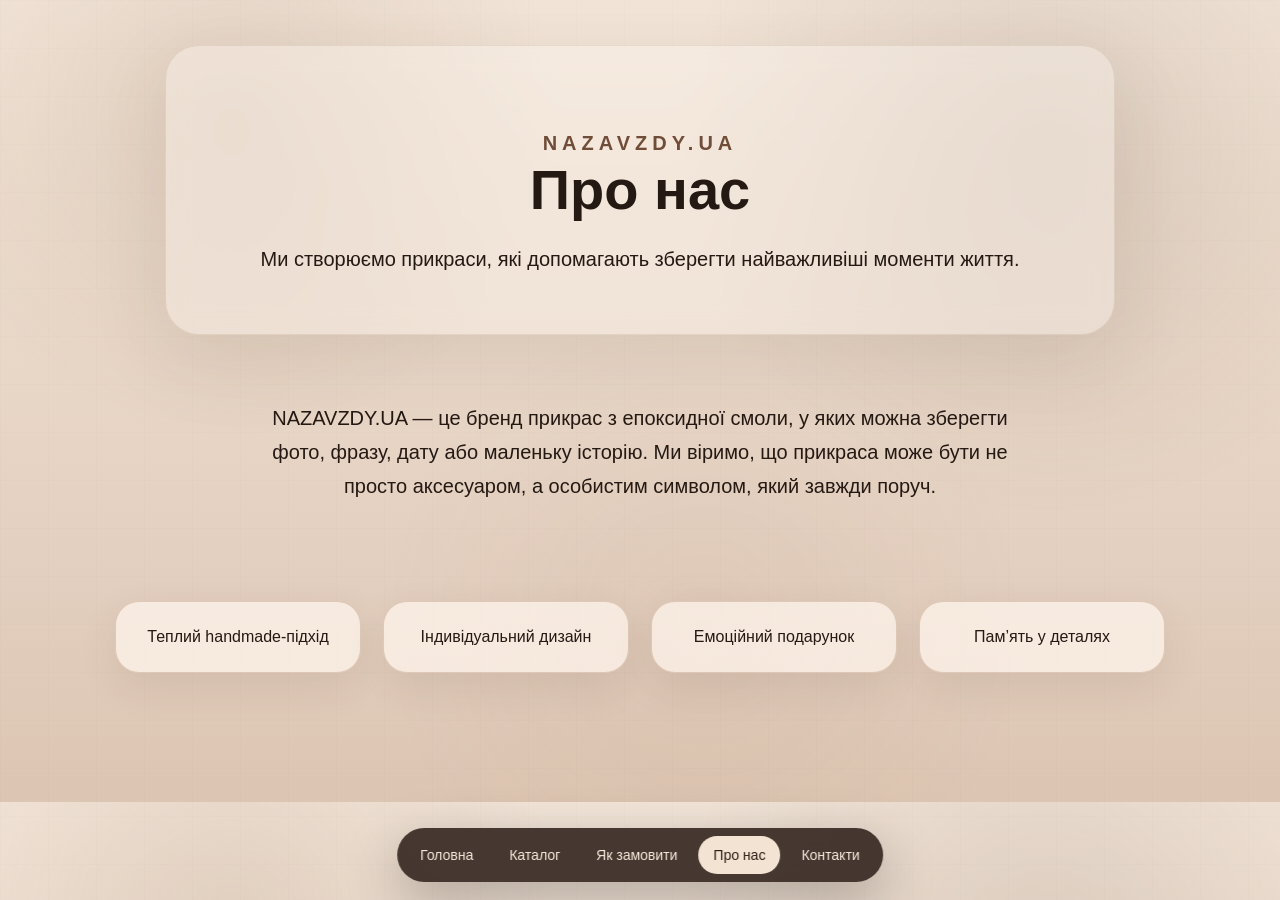
==== about.html @ 91086c23 "Add files via upload" ====
<!DOCTYPE html>
<html lang="uk">
<head>
  <meta charset="UTF-8" />
  <meta name="viewport" content="width=device-width, initial-scale=1.0" />
  <title>NAZAVZDY.UA — Про нас</title>
  <link rel="stylesheet" href="style.css" />
</head>
<body>

<nav class="floating-nav">
  <a href="index.html">Головна</a>
  <a href="catalog.html">Каталог</a>
  <a href="how.html">Як замовити</a>
  <a href="about.html" class="active">Про нас</a>
  <a href="contacts.html">Контакти</a>
</nav>

<section class="page-hero">
  <p class="brand-small">NAZAVZDY.UA</p>
  <h1>Про нас</h1>
  <p>Ми створюємо прикраси, які допомагають зберегти найважливіші моменти життя.</p>
</section>

<section class="section">
  <p class="wide-text">
    NAZAVZDY.UA — це бренд прикрас з епоксидної смоли, у яких можна зберегти фото,
    фразу, дату або маленьку історію. Ми віримо, що прикраса може бути не просто аксесуаром,
    а особистим символом, який завжди поруч.
  </p>
</section>

<section class="section benefits">
  <div class="benefits-grid">
    <div>Теплий handmade-підхід</div>
    <div>Індивідуальний дизайн</div>
    <div>Емоційний подарунок</div>
    <div>Пам’ять у деталях</div>
  </div>
</section>

</body>
</html>
---- style.css ----
* {
  box-sizing: border-box;
}

html {
  scroll-behavior: smooth;
}

body {
  margin: 0;
  font-family: Arial, sans-serif;
  background:
    radial-gradient(circle at 18% 14%, rgba(138, 101, 74, 0.14), transparent 26%),
    radial-gradient(circle at 82% 18%, rgba(84, 58, 43, 0.12), transparent 30%),
    radial-gradient(circle at 55% 78%, rgba(170, 132, 106, 0.08), transparent 34%),
    linear-gradient(180deg, #f2e5d8 0%, #ead9ca 38%, #e3cfbf 72%, #dcc5b2 100%);
  color: #241913;
  overflow-x: hidden;
  padding-bottom: 95px;
}

body::before {
  content: "";
  position: fixed;
  inset: 0;
  pointer-events: none;
  background-image:
    linear-gradient(rgba(94,58,39,0.022) 1px, transparent 1px),
    linear-gradient(90deg, rgba(94,58,39,0.022) 1px, transparent 1px);
  background-size: 48px 48px;
  opacity: .45;
  z-index: -1;
}

.floating-nav {
  position: fixed;
  left: 50%;
  bottom: 18px;
  transform: translateX(-50%);
  z-index: 2000;
  display: flex;
  gap: 6px;
  padding: 8px;
  border-radius: 999px;
  background: rgba(43, 29, 23, 0.86);
  backdrop-filter: blur(14px);
  box-shadow: 0 18px 55px rgba(0,0,0,0.28);
}

.floating-nav a {
  color: #f8eadb;
  text-decoration: none;
  font-size: 14px;
  padding: 11px 15px;
  border-radius: 999px;
  transition: 0.25s;
  white-space: nowrap;
}

.floating-nav a:hover,
.floating-nav a.active {
  background: #f3e3d2;
  color: #2b1d17;
}

.hero {
  min-height: 92vh;
  display: flex;
  align-items: center;
  justify-content: center;
  text-align: center;
  padding: 45px 20px;
  position: relative;
}

.bg-orb {
  position: absolute;
  border-radius: 50%;
  filter: blur(70px);
  animation: floatGlow 7s ease-in-out infinite;
}

.orb-one {
  width: 420px;
  height: 420px;
  background: rgba(122, 84, 60, 0.16);
  top: 8%;
  left: 5%;
}

.orb-two {
  width: 360px;
  height: 360px;
  background: rgba(74, 45, 31, 0.12);
  bottom: 8%;
  right: 6%;
  animation-direction: reverse;
}

.hero-content,
.page-hero,
.contact-card {
  background: rgba(255, 248, 242, 0.34);
  border: 1px solid rgba(120, 89, 65, 0.12);
  box-shadow: 0 25px 80px rgba(70, 46, 33, 0.10);
  backdrop-filter: blur(12px);
  border-radius: 34px;
}

.hero-content {
  position: relative;
  z-index: 2;
  max-width: 790px;
  padding: 42px 34px;
  animation: fadeUp 1s ease;
}

.brand-mark {
  width: 132px;
  height: 132px;
  margin: 0 auto 22px;
  background: #111;
  color: white;
  border-radius: 30px;
  display: flex;
  align-items: center;
  justify-content: center;
  font-size: 82px;
  font-weight: 900;
  box-shadow: 0 22px 60px rgba(43, 29, 23, 0.22);
  animation: softPulse 3.2s ease-in-out infinite;
}

.brand-small {
  letter-spacing: 5px;
  font-size: 15px;
  font-weight: 700;
  margin: 0 0 18px;
  color: #6f4d38;
}

.hero h1,
.page-hero h1 {
  font-size: 56px;
  line-height: 1.08;
  margin: 0;
}

.hero-text,
.page-hero p,
.wide-text {
  font-size: 20px;
  line-height: 1.7;
  max-width: 760px;
  margin: 22px auto 0;
}

.hero-actions {
  margin-top: 32px;
  display: flex;
  justify-content: center;
  gap: 14px;
  flex-wrap: wrap;
}

.btn,
.card button,
#submitBtn {
  background: #2b1d17;
  color: #fff;
  border: none;
  padding: 14px 30px;
  border-radius: 16px;
  text-decoration: none;
  cursor: pointer;
  transition: 0.25s;
  font-size: 16px;
}

.btn:hover,
.card button:hover,
#submitBtn:hover {
  background: #6b4a35;
  transform: translateY(-2px);
}

.btn-light {
  background: transparent;
  color: #2b1d17;
  border: 1px solid #6b4a35;
}

.btn-light:hover {
  color: white;
}

.section {
  max-width: 1100px;
  margin: 0 auto;
  padding: 34px 25px;
  text-align: center;
}

.page-hero {
  max-width: 950px;
  margin: 45px auto 10px;
  padding: 58px 30px;
  text-align: center;
  animation: fadeUp 0.8s ease;
}

h2 {
  font-size: 34px;
  margin-bottom: 20px;
}

.steps-grid,
.benefits-grid {
  display: grid;
  grid-template-columns: repeat(auto-fit, minmax(230px, 1fr));
  gap: 22px;
  margin-top: 30px;
}

.steps-grid div,
.benefits-grid div,
.info-box {
  background: rgba(255, 246, 238, 0.72);
  border: 1px solid rgba(178, 139, 108, 0.35);
  border-radius: 24px;
  padding: 26px;
  box-shadow: 0 14px 40px rgba(70, 46, 33, 0.09);
  transition: 0.3s;
}

.steps-grid div:hover,
.benefits-grid div:hover,
.info-box:hover {
  transform: translateY(-5px);
  box-shadow: 0 20px 50px rgba(70, 46, 33, 0.14);
}

.steps-grid span {
  display: inline-block;
  font-size: 14px;
  color: #fff;
  background: #2b1d17;
  padding: 8px 12px;
  border-radius: 50px;
  margin-bottom: 12px;
}

.products-grid {
  display: grid;
  grid-template-columns: repeat(auto-fit, minmax(260px, 1fr));
  gap: 28px;
}

.card {
  background: #f5e6d8;
  border-radius: 26px;
  overflow: hidden;
  box-shadow: 0 14px 40px rgba(70, 46, 33, 0.12);
  transition: 0.3s;
  text-align: left;
}

.card:hover {
  transform: translateY(-8px);
  box-shadow: 0 22px 55px rgba(70, 46, 33, 0.18);
}

.card img {
  width: 100%;
  height: 330px;
  object-fit: cover;
  display: block;
  transition: 0.35s;
}

.card:hover img {
  transform: scale(1.04);
}

.card h3 {
  font-size: 22px;
  color: #2d1e18;
  padding: 24px 24px 5px;
  margin: 0;
}

.card p {
  font-size: 18px;
  color: #5f4637;
  padding: 0 24px;
}

.card button {
  margin: 10px 24px 26px;
}

.info-box {
  max-width: 560px;
  margin: 28px auto 0;
}

.custom-order {
  padding-top: 8px;
}

.custom-order-box {
  max-width: 820px;
  margin: 0 auto;
  padding: 38px;
  border-radius: 30px;
  background: rgba(255, 248, 242, 0.56);
  border: 1px solid rgba(120, 89, 65, 0.12);
  box-shadow: 0 18px 45px rgba(70, 46, 33, 0.08);
}

.custom-order-box h2 {
  margin-top: 0;
}

.custom-order-box p {
  font-size: 19px;
  line-height: 1.8;
  margin-bottom: 28px;
  color: #4d3a2f;
}

.popup {
  display: none;
  position: fixed;
  inset: 0;
  background: rgba(0,0,0,0.68);
  z-index: 3000;
  padding: 20px;
  overflow-y: auto;
}

.popup-content {
  background: #f5e6d8;
  max-width: 530px;
  margin: 25px auto;
  padding: 28px;
  border-radius: 26px;
  position: relative;
  animation: scaleIn 0.25s ease;
}

.close {
  position: absolute;
  top: 14px;
  right: 22px;
  font-size: 34px;
  cursor: pointer;
}

.popup-image {
  width: 100%;
  height: 285px;
  object-fit: cover;
  border-radius: 20px;
  margin-bottom: 20px;
}

input,
textarea,
select {
  width: 100%;
  padding: 15px;
  margin-bottom: 13px;
  border: 1px solid rgba(178, 139, 108, 0.65);
  border-radius: 13px;
  font-size: 16px;
  background: #fffaf4;
}

textarea {
  min-height: 95px;
  resize: vertical;
}

.form-label {
  display: block;
  margin-bottom: 8px;
  font-weight: bold;
}

.total-price {
  background: #2b1d17;
  color: white;
  padding: 15px;
  border-radius: 14px;
  text-align: center;
  font-weight: bold;
}

#successMessage {
  color: #24572c;
  font-weight: bold;
  text-align: center;
}

footer {
  text-align: center;
  background: #2b1d17;
  color: white;
  padding: 48px 20px;
  margin-top: 10px;
}

.instagram-footer {
  display: inline-flex;
  align-items: center;
  gap: 12px;
  color: white;
  text-decoration: none;
  border: 1px solid rgba(255,255,255,0.35);
  padding: 13px 20px;
  border-radius: 50px;
  transition: 0.3s;
}

.instagram-footer.dark {
  background: #2b1d17;
}

.instagram-footer img,
.sticky-instagram img {
  width: 35px;
  height: 35px;
}

.sticky-instagram {
  position: fixed;
  right: 18px;
  bottom: 95px;
  z-index: 1999;
  background: #fffaf4;
  border-radius: 50%;
  padding: 10px;
  box-shadow: 0 10px 30px rgba(0,0,0,0.18);
  transition: 0.3s;
}

.sticky-instagram:hover {
  transform: scale(1.08);
}

@keyframes fadeUp {
  from { opacity: 0; transform: translateY(28px); }
  to { opacity: 1; transform: translateY(0); }
}

@keyframes scaleIn {
  from { opacity: 0; transform: scale(0.94); }
  to { opacity: 1; transform: scale(1); }
}

@keyframes softPulse {
  0%, 100% { transform: scale(1); }
  50% { transform: scale(1.04); }
}

@keyframes floatGlow {
  0%, 100% { transform: translateY(0); }
  50% { transform: translateY(-24px); }
}

@media (max-width: 700px) {
  .floating-nav {
    width: calc(100% - 24px);
    overflow-x: auto;
    justify-content: flex-start;
  }

  .floating-nav a {
    font-size: 13px;
    padding: 10px 13px;
  }

  .hero h1,
  .page-hero h1 {
    font-size: 36px;
  }

  .brand-mark {
    width: 105px;
    height: 105px;
    font-size: 66px;
  }

  .hero-content,
  .page-hero {
    padding: 34px 22px;
  }

  .section {
    padding: 28px 18px;
  }

  .card img {
    height: 300px;
  }
}
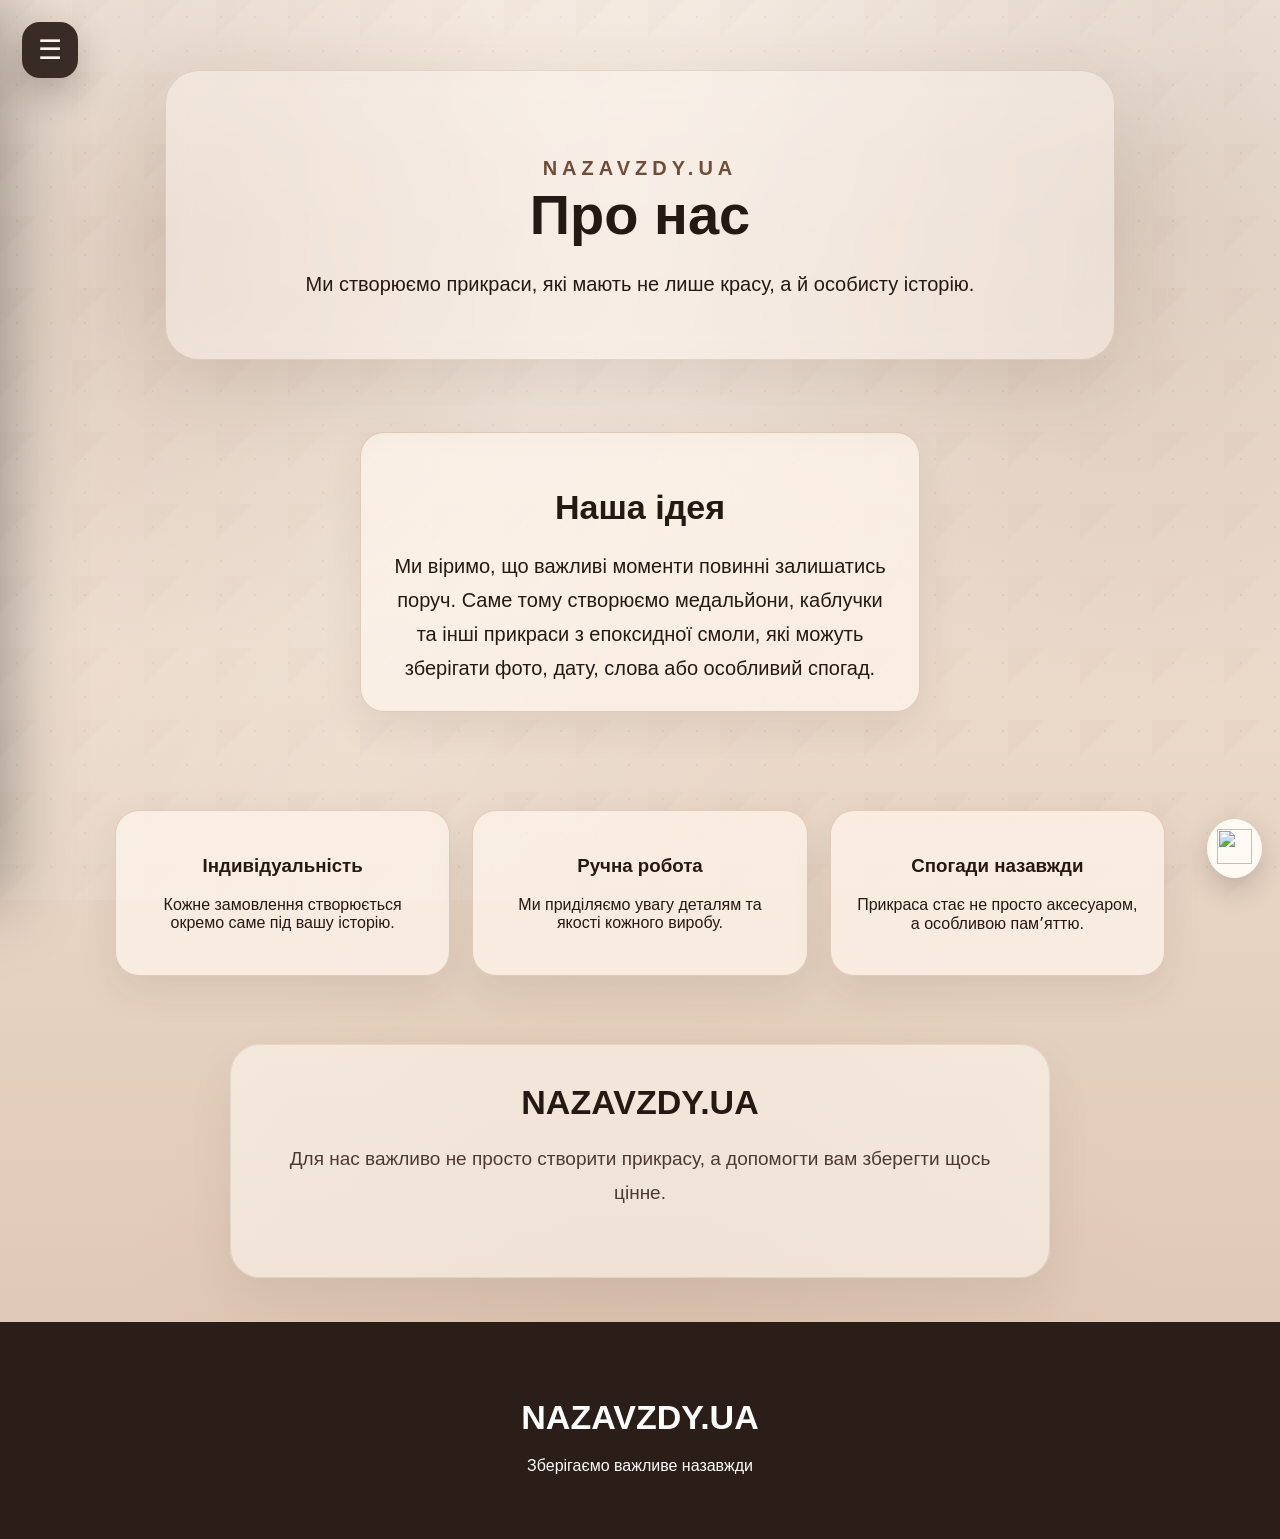
==== commit c9224c79: "Update about.html" ====
--- a/about.html
+++ b/about.html
@@ -1,14 +1,21 @@
 <!DOCTYPE html>
 <html lang="uk">
 <head>
-  <meta charset="UTF-8" />
-  <meta name="viewport" content="width=device-width, initial-scale=1.0" />
-  <title>NAZAVZDY.UA — Про нас</title>
-  <link rel="stylesheet" href="style.css" />
+  <meta charset="UTF-8">
+  <meta name="viewport" content="width=device-width, initial-scale=1.0">
+  <title>Про нас | NAZAVZDY.UA</title>
+  <link rel="stylesheet" href="style.css">
 </head>
 <body>
 
-<nav class="floating-nav">
+<button class="menu-btn" onclick="toggleMenu()">☰</button>
+
+<div class="menu-overlay" id="menuOverlay" onclick="closeMenu()"></div>
+
+<nav class="side-menu" id="sideMenu">
+  <button class="menu-close" onclick="closeMenu()">×</button>
+  <p class="menu-brand">NAZAVZDY.UA</p>
+
   <a href="index.html">Головна</a>
   <a href="catalog.html">Каталог</a>
   <a href="how.html">Як замовити</a>
@@ -16,28 +23,91 @@
   <a href="contacts.html">Контакти</a>
 </nav>
 
+<a href="https://www.instagram.com/nazavzdy.ua?igsh=MTdod3Fsb2txaDExZA%3D%3D&utm_source=qr"
+target="_blank"
+class="sticky-instagram">
+<img src="https://upload.wikimedia.org/wikipedia/commons/a/a5/Instagram_icon.png">
+</a>
+
 <section class="page-hero">
   <p class="brand-small">NAZAVZDY.UA</p>
   <h1>Про нас</h1>
-  <p>Ми створюємо прикраси, які допомагають зберегти найважливіші моменти життя.</p>
+
+  <p>
+    Ми створюємо прикраси, які мають не лише красу,
+    а й особисту історію.
+  </p>
 </section>
 
 <section class="section">
-  <p class="wide-text">
-    NAZAVZDY.UA — це бренд прикрас з епоксидної смоли, у яких можна зберегти фото,
-    фразу, дату або маленьку історію. Ми віримо, що прикраса може бути не просто аксесуаром,
-    а особистим символом, який завжди поруч.
-  </p>
+
+  <div class="info-box">
+
+    <h2>Наша ідея</h2>
+
+    <p class="wide-text">
+      Ми віримо, що важливі моменти повинні залишатись поруч.
+      Саме тому створюємо медальйони, каблучки та інші прикраси
+      з епоксидної смоли, які можуть зберігати фото, дату,
+      слова або особливий спогад.
+    </p>
+
+  </div>
+
 </section>
 
-<section class="section benefits">
+<section class="section">
+
   <div class="benefits-grid">
-    <div>Теплий handmade-підхід</div>
-    <div>Індивідуальний дизайн</div>
-    <div>Емоційний подарунок</div>
-    <div>Пам’ять у деталях</div>
+
+    <div>
+      <h3>Індивідуальність</h3>
+      <p>
+        Кожне замовлення створюється окремо
+        саме під вашу історію.
+      </p>
+    </div>
+
+    <div>
+      <h3>Ручна робота</h3>
+      <p>
+        Ми приділяємо увагу деталям
+        та якості кожного виробу.
+      </p>
+    </div>
+
+    <div>
+      <h3>Спогади назавжди</h3>
+      <p>
+        Прикраса стає не просто аксесуаром,
+        а особливою памʼяттю.
+      </p>
+    </div>
+
   </div>
+
 </section>
 
+<section class="section">
+
+  <div class="custom-order-box">
+
+    <h2>NAZAVZDY.UA</h2>
+
+    <p>
+      Для нас важливо не просто створити прикрасу,
+      а допомогти вам зберегти щось цінне.
+    </p>
+
+  </div>
+
+</section>
+
+<footer>
+  <h2>NAZAVZDY.UA</h2>
+  <p>Зберігаємо важливе назавжди</p>
+</footer>
+
+<script src="script.js"></script>
 </body>
-</html>+</html>
--- a/style.css
+++ b/style.css
@@ -9,14 +9,14 @@
 body {
   margin: 0;
   font-family: Arial, sans-serif;
-  background:
-    radial-gradient(circle at 18% 14%, rgba(138, 101, 74, 0.14), transparent 26%),
-    radial-gradient(circle at 82% 18%, rgba(84, 58, 43, 0.12), transparent 30%),
-    radial-gradient(circle at 55% 78%, rgba(170, 132, 106, 0.08), transparent 34%),
-    linear-gradient(180deg, #f2e5d8 0%, #ead9ca 38%, #e3cfbf 72%, #dcc5b2 100%);
   color: #241913;
   overflow-x: hidden;
-  padding-bottom: 95px;
+
+  background:
+    radial-gradient(circle at 12% 16%, rgba(116, 76, 52, 0.16), transparent 24%),
+    radial-gradient(circle at 88% 14%, rgba(82, 51, 35, 0.12), transparent 28%),
+    radial-gradient(circle at 50% 90%, rgba(143, 103, 75, 0.10), transparent 35%),
+    linear-gradient(180deg, #f3e7dc 0%, #ead8c8 48%, #dcc4b0 100%);
 }
 
 body::before {
@@ -24,59 +24,169 @@
   position: fixed;
   inset: 0;
   pointer-events: none;
+  z-index: -2;
+
   background-image:
-    linear-gradient(rgba(94,58,39,0.022) 1px, transparent 1px),
-    linear-gradient(90deg, rgba(94,58,39,0.022) 1px, transparent 1px);
-  background-size: 48px 48px;
-  opacity: .45;
+    radial-gradient(rgba(70, 43, 29, 0.075) 1px, transparent 1px),
+    linear-gradient(135deg, rgba(70, 43, 29, 0.025) 25%, transparent 25%);
+  background-size: 34px 34px, 72px 72px;
+  opacity: 0.65;
+}
+
+body::after {
+  content: "";
+  position: fixed;
+  inset: 0;
+  pointer-events: none;
   z-index: -1;
-}
-
-.floating-nav {
+  background:
+    linear-gradient(120deg, transparent 0%, rgba(255,255,255,0.16) 45%, transparent 72%);
+}
+
+/* MENU */
+
+.menu-btn {
   position: fixed;
-  left: 50%;
-  bottom: 18px;
-  transform: translateX(-50%);
-  z-index: 2000;
+  top: 22px;
+  left: 22px;
+  z-index: 3001;
+
+  width: 56px;
+  height: 56px;
+
+  border: none;
+  border-radius: 18px;
+
+  background: rgba(43, 29, 23, 0.92);
+  color: #fff7ef;
+
+  font-size: 27px;
+  cursor: pointer;
+
+  box-shadow: 0 15px 35px rgba(43, 29, 23, 0.25);
+  transition: 0.3s ease;
+}
+
+.menu-btn:hover {
+  transform: scale(1.06);
+  background: #6b4a35;
+}
+
+.menu-overlay {
+  position: fixed;
+  inset: 0;
+  z-index: 2999;
+
+  background: rgba(0, 0, 0, 0.34);
+  opacity: 0;
+  pointer-events: none;
+
+  transition: 0.3s ease;
+}
+
+.menu-overlay.active {
+  opacity: 1;
+  pointer-events: auto;
+}
+
+.side-menu {
+  position: fixed;
+  top: 0;
+  left: -330px;
+
+  width: 310px;
+  height: 100vh;
+
+  z-index: 3000;
+
+  padding: 34px 26px;
+
+  background:
+    linear-gradient(180deg, rgba(50, 33, 25, 0.98), rgba(86, 58, 42, 0.96));
+
+  box-shadow: 25px 0 70px rgba(0,0,0,0.35);
+  transition: 0.4s ease;
+
   display: flex;
-  gap: 6px;
-  padding: 8px;
-  border-radius: 999px;
-  background: rgba(43, 29, 23, 0.86);
-  backdrop-filter: blur(14px);
-  box-shadow: 0 18px 55px rgba(0,0,0,0.28);
-}
-
-.floating-nav a {
+  flex-direction: column;
+  gap: 12px;
+}
+
+.side-menu.active {
+  left: 0;
+}
+
+.menu-close {
+  align-self: flex-end;
+
+  width: 42px;
+  height: 42px;
+
+  border: none;
+  border-radius: 14px;
+
+  background: rgba(255,255,255,0.12);
+  color: white;
+
+  font-size: 28px;
+  cursor: pointer;
+}
+
+.menu-brand {
   color: #f8eadb;
+  font-size: 15px;
+  letter-spacing: 4px;
+  font-weight: bold;
+  margin: 28px 0 18px;
+}
+
+.side-menu a {
+  color: #fff7ef;
   text-decoration: none;
-  font-size: 14px;
-  padding: 11px 15px;
-  border-radius: 999px;
-  transition: 0.25s;
-  white-space: nowrap;
-}
-
-.floating-nav a:hover,
-.floating-nav a.active {
-  background: #f3e3d2;
-  color: #2b1d17;
-}
+
+  font-size: 20px;
+  padding: 17px 18px;
+
+  border-radius: 18px;
+
+  transition: 0.25s ease;
+}
+
+.side-menu a:hover,
+.side-menu a.active {
+  background: rgba(255, 248, 242, 0.18);
+  transform: translateX(7px);
+}
+
+/* HERO */
 
 .hero {
   min-height: 92vh;
   display: flex;
   align-items: center;
   justify-content: center;
+
   text-align: center;
-  padding: 45px 20px;
+  padding: 70px 20px 45px;
   position: relative;
+}
+
+.hero::before {
+  content: "";
+  position: absolute;
+  width: 78%;
+  max-width: 920px;
+  height: 420px;
+  border-radius: 50%;
+  background: rgba(255,255,255,0.16);
+  filter: blur(60px);
+  z-index: -1;
 }
 
 .bg-orb {
   position: absolute;
   border-radius: 50%;
-  filter: blur(70px);
+  filter: blur(75px);
   animation: floatGlow 7s ease-in-out infinite;
 }
 
@@ -100,9 +210,9 @@
 .hero-content,
 .page-hero,
 .contact-card {
-  background: rgba(255, 248, 242, 0.34);
-  border: 1px solid rgba(120, 89, 65, 0.12);
-  box-shadow: 0 25px 80px rgba(70, 46, 33, 0.10);
+  background: rgba(255, 248, 242, 0.42);
+  border: 1px solid rgba(120, 89, 65, 0.16);
+  box-shadow: 0 25px 80px rgba(70, 46, 33, 0.12);
   backdrop-filter: blur(12px);
   border-radius: 34px;
 }
@@ -110,24 +220,30 @@
 .hero-content {
   position: relative;
   z-index: 2;
-  max-width: 790px;
-  padding: 42px 34px;
+  max-width: 820px;
+  padding: 45px 36px;
   animation: fadeUp 1s ease;
 }
 
 .brand-mark {
-  width: 132px;
-  height: 132px;
-  margin: 0 auto 22px;
+  width: 138px;
+  height: 138px;
+
+  margin: 0 auto 24px;
+
   background: #111;
   color: white;
-  border-radius: 30px;
+
+  border-radius: 32px;
+
   display: flex;
   align-items: center;
   justify-content: center;
-  font-size: 82px;
+
+  font-size: 86px;
   font-weight: 900;
-  box-shadow: 0 22px 60px rgba(43, 29, 23, 0.22);
+
+  box-shadow: 0 22px 60px rgba(43, 29, 23, 0.24);
   animation: softPulse 3.2s ease-in-out infinite;
 }
 
@@ -157,6 +273,7 @@
 
 .hero-actions {
   margin-top: 32px;
+
   display: flex;
   justify-content: center;
   gap: 14px;
@@ -168,11 +285,14 @@
 #submitBtn {
   background: #2b1d17;
   color: #fff;
+
   border: none;
   padding: 14px 30px;
   border-radius: 16px;
+
   text-decoration: none;
   cursor: pointer;
+
   transition: 0.25s;
   font-size: 16px;
 }
@@ -194,6 +314,8 @@
   color: white;
 }
 
+/* SECTIONS */
+
 .section {
   max-width: 1100px;
   margin: 0 auto;
@@ -203,7 +325,7 @@
 
 .page-hero {
   max-width: 950px;
-  margin: 45px auto 10px;
+  margin: 70px auto 10px;
   padding: 58px 30px;
   text-align: center;
   animation: fadeUp 0.8s ease;
@@ -229,6 +351,7 @@
   border: 1px solid rgba(178, 139, 108, 0.35);
   border-radius: 24px;
   padding: 26px;
+
   box-shadow: 0 14px 40px rgba(70, 46, 33, 0.09);
   transition: 0.3s;
 }
@@ -242,13 +365,19 @@
 
 .steps-grid span {
   display: inline-block;
+
   font-size: 14px;
   color: #fff;
+
   background: #2b1d17;
+
   padding: 8px 12px;
   border-radius: 50px;
+
   margin-bottom: 12px;
 }
+
+/* PRODUCTS */
 
 .products-grid {
   display: grid;
@@ -257,11 +386,14 @@
 }
 
 .card {
-  background: #f5e6d8;
+  background: rgba(245, 230, 216, 0.9);
+
   border-radius: 26px;
   overflow: hidden;
+
   box-shadow: 0 14px 40px rgba(70, 46, 33, 0.12);
   transition: 0.3s;
+
   text-align: left;
 }
 
@@ -273,8 +405,10 @@
 .card img {
   width: 100%;
   height: 330px;
+
   object-fit: cover;
   display: block;
+
   transition: 0.35s;
 }
 
@@ -304,6 +438,8 @@
   margin: 28px auto 0;
 }
 
+/* CUSTOM ORDER */
+
 .custom-order {
   padding-top: 8px;
 }
@@ -312,8 +448,10 @@
   max-width: 820px;
   margin: 0 auto;
   padding: 38px;
+
   border-radius: 30px;
-  background: rgba(255, 248, 242, 0.56);
+
+  background: rgba(255, 248, 242, 0.58);
   border: 1px solid rgba(120, 89, 65, 0.12);
   box-shadow: 0 18px 45px rgba(70, 46, 33, 0.08);
 }
@@ -329,23 +467,30 @@
   color: #4d3a2f;
 }
 
+/* POPUP */
+
 .popup {
   display: none;
   position: fixed;
   inset: 0;
+
   background: rgba(0,0,0,0.68);
-  z-index: 3000;
+
+  z-index: 5000;
   padding: 20px;
   overflow-y: auto;
 }
 
 .popup-content {
   background: #f5e6d8;
+
   max-width: 530px;
   margin: 25px auto;
   padding: 28px;
+
   border-radius: 26px;
   position: relative;
+
   animation: scaleIn 0.25s ease;
 }
 
@@ -353,6 +498,7 @@
   position: absolute;
   top: 14px;
   right: 22px;
+
   font-size: 34px;
   cursor: pointer;
 }
@@ -360,8 +506,10 @@
 .popup-image {
   width: 100%;
   height: 285px;
+
   object-fit: cover;
   border-radius: 20px;
+
   margin-bottom: 20px;
 }
 
@@ -369,11 +517,15 @@
 textarea,
 select {
   width: 100%;
+
   padding: 15px;
   margin-bottom: 13px;
+
   border: 1px solid rgba(178, 139, 108, 0.65);
   border-radius: 13px;
+
   font-size: 16px;
+
   background: #fffaf4;
 }
 
@@ -391,8 +543,10 @@
 .total-price {
   background: #2b1d17;
   color: white;
+
   padding: 15px;
   border-radius: 14px;
+
   text-align: center;
   font-weight: bold;
 }
@@ -403,10 +557,13 @@
   text-align: center;
 }
 
+/* FOOTER / INSTAGRAM */
+
 footer {
   text-align: center;
   background: #2b1d17;
   color: white;
+
   padding: 48px 20px;
   margin-top: 10px;
 }
@@ -415,11 +572,14 @@
   display: inline-flex;
   align-items: center;
   gap: 12px;
+
   color: white;
   text-decoration: none;
+
   border: 1px solid rgba(255,255,255,0.35);
   padding: 13px 20px;
   border-radius: 50px;
+
   transition: 0.3s;
 }
 
@@ -436,11 +596,15 @@
 .sticky-instagram {
   position: fixed;
   right: 18px;
-  bottom: 95px;
-  z-index: 1999;
+  bottom: 22px;
+
+  z-index: 2500;
+
   background: #fffaf4;
+
   border-radius: 50%;
   padding: 10px;
+
   box-shadow: 0 10px 30px rgba(0,0,0,0.18);
   transition: 0.3s;
 }
@@ -449,36 +613,68 @@
   transform: scale(1.08);
 }
 
+/* ANIMATIONS */
+
 @keyframes fadeUp {
-  from { opacity: 0; transform: translateY(28px); }
-  to { opacity: 1; transform: translateY(0); }
+  from {
+    opacity: 0;
+    transform: translateY(28px);
+  }
+
+  to {
+    opacity: 1;
+    transform: translateY(0);
+  }
 }
 
 @keyframes scaleIn {
-  from { opacity: 0; transform: scale(0.94); }
-  to { opacity: 1; transform: scale(1); }
+  from {
+    opacity: 0;
+    transform: scale(0.94);
+  }
+
+  to {
+    opacity: 1;
+    transform: scale(1);
+  }
 }
 
 @keyframes softPulse {
-  0%, 100% { transform: scale(1); }
-  50% { transform: scale(1.04); }
+  0%, 100% {
+    transform: scale(1);
+  }
+
+  50% {
+    transform: scale(1.04);
+  }
 }
 
 @keyframes floatGlow {
-  0%, 100% { transform: translateY(0); }
-  50% { transform: translateY(-24px); }
-}
+  0%, 100% {
+    transform: translateY(0);
+  }
+
+  50% {
+    transform: translateY(-24px);
+  }
+}
+
+/* MOBILE */
 
 @media (max-width: 700px) {
-  .floating-nav {
-    width: calc(100% - 24px);
-    overflow-x: auto;
-    justify-content: flex-start;
-  }
-
-  .floating-nav a {
-    font-size: 13px;
-    padding: 10px 13px;
+  .menu-btn {
+    width: 50px;
+    height: 50px;
+
+    top: 16px;
+    left: 16px;
+
+    font-size: 24px;
+  }
+
+  .side-menu {
+    width: 285px;
+    left: -305px;
   }
 
   .hero h1,
@@ -504,4 +700,8 @@
   .card img {
     height: 300px;
   }
-}+
+  .page-hero {
+    margin-top: 80px;
+  }
+}
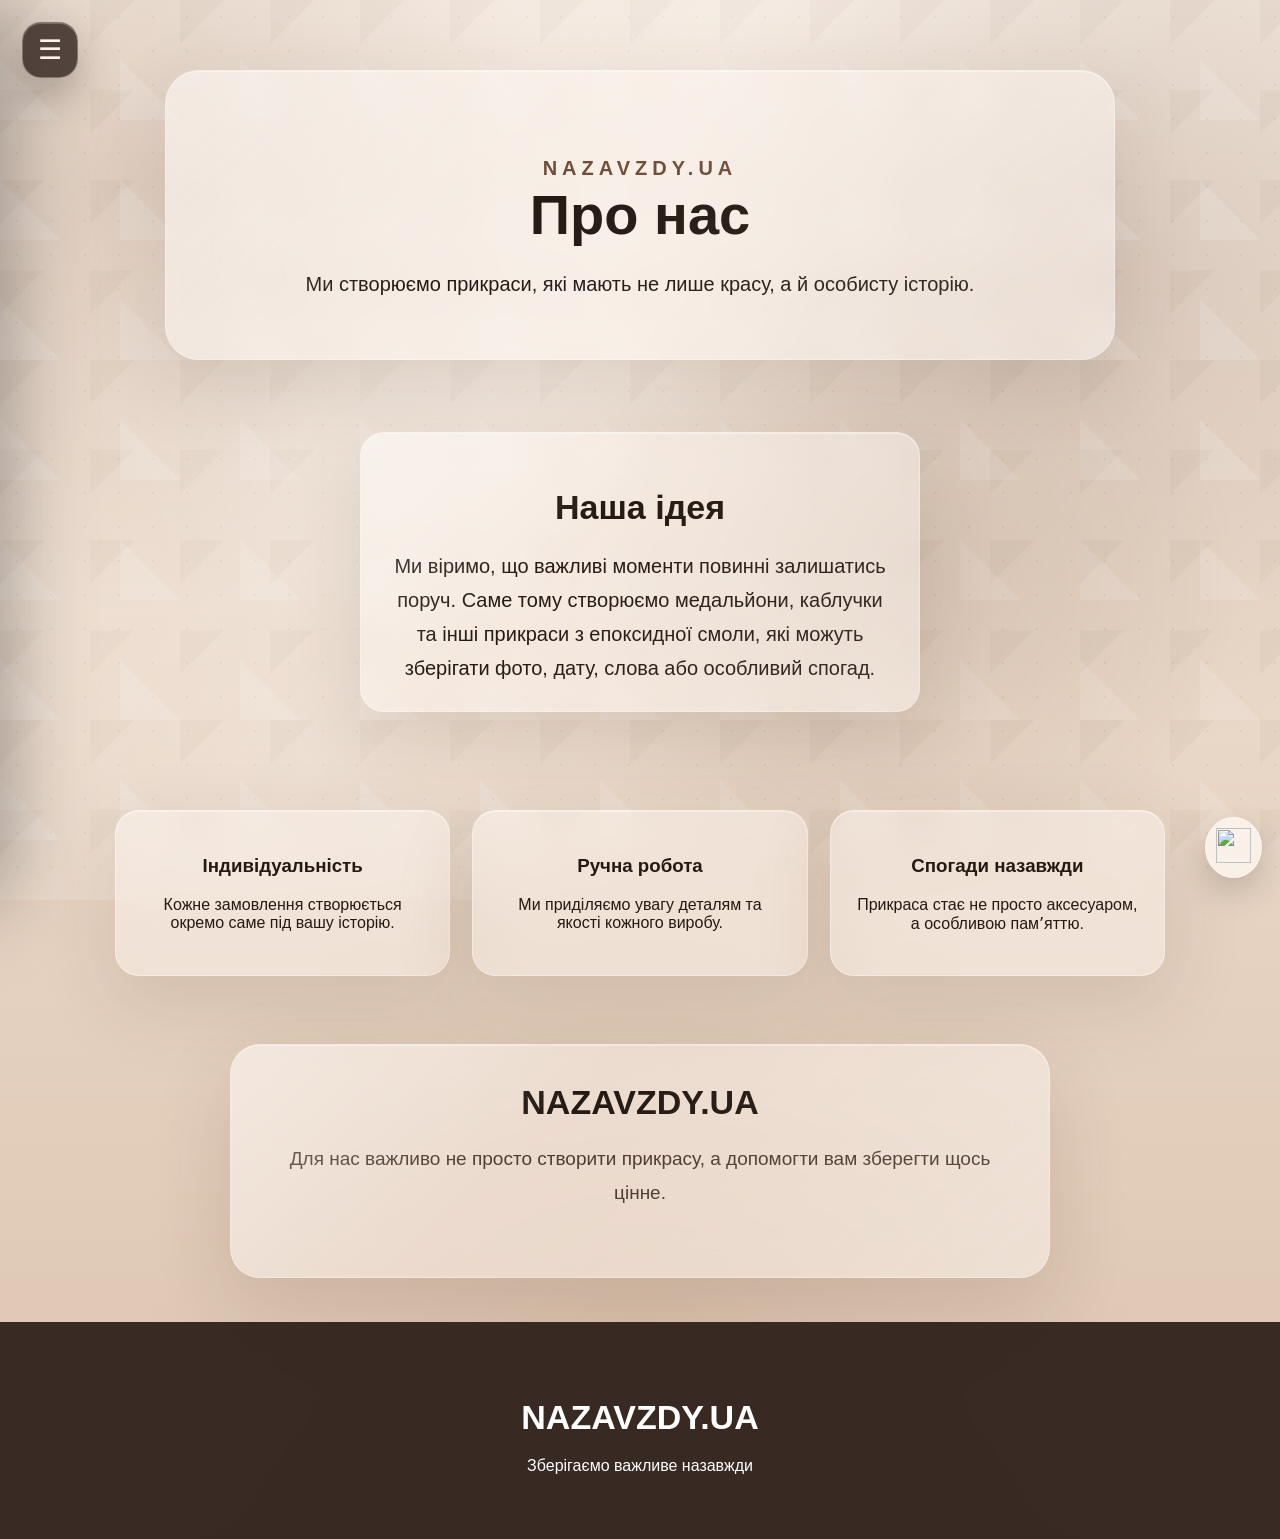
==== commit 28f5d22e: "Update about.html" ====
--- a/about.html
+++ b/about.html
@@ -21,6 +21,7 @@
   <a href="how.html">Як замовити</a>
   <a href="about.html" class="active">Про нас</a>
   <a href="contacts.html">Контакти</a>
+  <a href="admin.html">Адмінка</a>
 </nav>
 
 <a href="https://www.instagram.com/nazavzdy.ua?igsh=MTdod3Fsb2txaDExZA%3D%3D&utm_source=qr"
--- a/style.css
+++ b/style.css
@@ -13,34 +13,39 @@
   overflow-x: hidden;
 
   background:
-    radial-gradient(circle at 12% 16%, rgba(116, 76, 52, 0.16), transparent 24%),
-    radial-gradient(circle at 88% 14%, rgba(82, 51, 35, 0.12), transparent 28%),
-    radial-gradient(circle at 50% 90%, rgba(143, 103, 75, 0.10), transparent 35%),
-    linear-gradient(180deg, #f3e7dc 0%, #ead8c8 48%, #dcc4b0 100%);
-}
-
+    radial-gradient(circle at 10% 12%, rgba(130, 88, 60, 0.18), transparent 24%),
+    radial-gradient(circle at 88% 18%, rgba(80, 50, 34, 0.14), transparent 28%),
+    radial-gradient(circle at 50% 86%, rgba(160, 118, 88, 0.13), transparent 34%),
+    linear-gradient(180deg, #f3e7dc 0%, #ead8c8 45%, #dcc4b0 100%);
+}
+
+/* мʼякий візерунок фону */
 body::before {
   content: "";
   position: fixed;
   inset: 0;
   pointer-events: none;
-  z-index: -2;
-
+  z-index: -3;
   background-image:
-    radial-gradient(rgba(70, 43, 29, 0.075) 1px, transparent 1px),
-    linear-gradient(135deg, rgba(70, 43, 29, 0.025) 25%, transparent 25%);
-  background-size: 34px 34px, 72px 72px;
-  opacity: 0.65;
-}
-
+    radial-gradient(rgba(70, 43, 29, 0.08) 1px, transparent 1px),
+    linear-gradient(135deg, rgba(70, 43, 29, 0.035) 25%, transparent 25%),
+    linear-gradient(45deg, rgba(255,255,255,0.18) 25%, transparent 25%);
+  background-size: 34px 34px, 90px 90px, 120px 120px;
+  opacity: 0.8;
+}
+
+/* скляні переливи */
 body::after {
   content: "";
   position: fixed;
   inset: 0;
   pointer-events: none;
-  z-index: -1;
+  z-index: -2;
   background:
-    linear-gradient(120deg, transparent 0%, rgba(255,255,255,0.16) 45%, transparent 72%);
+    linear-gradient(120deg, transparent 0%, rgba(255,255,255,0.22) 42%, transparent 68%),
+    radial-gradient(circle at 30% 40%, rgba(255,255,255,0.18), transparent 28%),
+    radial-gradient(circle at 70% 65%, rgba(105,70,48,0.12), transparent 32%);
+  animation: backgroundMove 10s ease-in-out infinite alternate;
 }
 
 /* MENU */
@@ -50,38 +55,37 @@
   top: 22px;
   left: 22px;
   z-index: 3001;
-
   width: 56px;
   height: 56px;
-
-  border: none;
-  border-radius: 18px;
-
-  background: rgba(43, 29, 23, 0.92);
+  border: 1px solid rgba(255,255,255,0.28);
+  border-radius: 19px;
+  background: rgba(43, 29, 23, 0.78);
   color: #fff7ef;
-
   font-size: 27px;
   cursor: pointer;
-
-  box-shadow: 0 15px 35px rgba(43, 29, 23, 0.25);
+  backdrop-filter: blur(18px);
+  -webkit-backdrop-filter: blur(18px);
+  box-shadow:
+    inset 0 1px 0 rgba(255,255,255,0.22),
+    0 18px 40px rgba(43, 29, 23, 0.28);
   transition: 0.3s ease;
+  animation: floatSmall 4s ease-in-out infinite;
 }
 
 .menu-btn:hover {
-  transform: scale(1.06);
-  background: #6b4a35;
+  transform: scale(1.08) rotate(3deg);
+  background: rgba(107, 74, 53, 0.9);
 }
 
 .menu-overlay {
   position: fixed;
   inset: 0;
   z-index: 2999;
-
-  background: rgba(0, 0, 0, 0.34);
+  background: rgba(0, 0, 0, 0.35);
   opacity: 0;
   pointer-events: none;
-
-  transition: 0.3s ease;
+  transition: 0.35s ease;
+  backdrop-filter: blur(4px);
 }
 
 .menu-overlay.active {
@@ -92,21 +96,18 @@
 .side-menu {
   position: fixed;
   top: 0;
-  left: -330px;
-
-  width: 310px;
+  left: -340px;
+  width: 315px;
   height: 100vh;
-
   z-index: 3000;
-
   padding: 34px 26px;
-
   background:
-    linear-gradient(180deg, rgba(50, 33, 25, 0.98), rgba(86, 58, 42, 0.96));
-
-  box-shadow: 25px 0 70px rgba(0,0,0,0.35);
-  transition: 0.4s ease;
-
+    linear-gradient(180deg, rgba(52, 34, 25, 0.82), rgba(95, 65, 47, 0.78));
+  backdrop-filter: blur(24px);
+  -webkit-backdrop-filter: blur(24px);
+  border-right: 1px solid rgba(255,255,255,0.18);
+  box-shadow: 30px 0 80px rgba(0,0,0,0.35);
+  transition: 0.45s cubic-bezier(.2,.8,.2,1);
   display: flex;
   flex-direction: column;
   gap: 12px;
@@ -118,18 +119,19 @@
 
 .menu-close {
   align-self: flex-end;
-
   width: 42px;
   height: 42px;
-
-  border: none;
+  border: 1px solid rgba(255,255,255,0.22);
   border-radius: 14px;
-
   background: rgba(255,255,255,0.12);
   color: white;
-
   font-size: 28px;
   cursor: pointer;
+  transition: 0.25s;
+}
+
+.menu-close:hover {
+  transform: rotate(90deg) scale(1.05);
 }
 
 .menu-brand {
@@ -143,19 +145,16 @@
 .side-menu a {
   color: #fff7ef;
   text-decoration: none;
-
   font-size: 20px;
   padding: 17px 18px;
-
   border-radius: 18px;
-
-  transition: 0.25s ease;
+  transition: 0.28s ease;
 }
 
 .side-menu a:hover,
 .side-menu a.active {
   background: rgba(255, 248, 242, 0.18);
-  transform: translateX(7px);
+  transform: translateX(9px);
 }
 
 /* HERO */
@@ -165,7 +164,6 @@
   display: flex;
   align-items: center;
   justify-content: center;
-
   text-align: center;
   padding: 70px 20px 45px;
   position: relative;
@@ -174,26 +172,27 @@
 .hero::before {
   content: "";
   position: absolute;
-  width: 78%;
-  max-width: 920px;
-  height: 420px;
+  width: 82%;
+  max-width: 950px;
+  height: 460px;
   border-radius: 50%;
-  background: rgba(255,255,255,0.16);
-  filter: blur(60px);
+  background: rgba(255,255,255,0.18);
+  filter: blur(65px);
   z-index: -1;
+  animation: glowBreath 6s ease-in-out infinite;
 }
 
 .bg-orb {
   position: absolute;
   border-radius: 50%;
-  filter: blur(75px);
+  filter: blur(80px);
   animation: floatGlow 7s ease-in-out infinite;
 }
 
 .orb-one {
-  width: 420px;
-  height: 420px;
-  background: rgba(122, 84, 60, 0.16);
+  width: 430px;
+  height: 430px;
+  background: rgba(122, 84, 60, 0.18);
   top: 8%;
   left: 5%;
 }
@@ -201,7 +200,7 @@
 .orb-two {
   width: 360px;
   height: 360px;
-  background: rgba(74, 45, 31, 0.12);
+  background: rgba(74, 45, 31, 0.14);
   bottom: 8%;
   right: 6%;
   animation-direction: reverse;
@@ -209,41 +208,58 @@
 
 .hero-content,
 .page-hero,
-.contact-card {
+.contact-card,
+.info-box,
+.custom-order-box,
+.steps-grid div,
+.benefits-grid div,
+.card {
   background: rgba(255, 248, 242, 0.42);
-  border: 1px solid rgba(120, 89, 65, 0.16);
-  box-shadow: 0 25px 80px rgba(70, 46, 33, 0.12);
-  backdrop-filter: blur(12px);
-  border-radius: 34px;
+  border: 1px solid rgba(255,255,255,0.36);
+  box-shadow:
+    inset 0 1px 0 rgba(255,255,255,0.38),
+    0 25px 80px rgba(70, 46, 33, 0.13);
+  backdrop-filter: blur(18px);
+  -webkit-backdrop-filter: blur(18px);
 }
 
 .hero-content {
   position: relative;
   z-index: 2;
   max-width: 820px;
-  padding: 45px 36px;
+  padding: 46px 36px;
+  border-radius: 36px;
   animation: fadeUp 1s ease;
+}
+
+.hero-content::before,
+.page-hero::before,
+.card::before,
+.info-box::before,
+.custom-order-box::before {
+  content: "";
+  position: absolute;
+  inset: 0;
+  border-radius: inherit;
+  pointer-events: none;
+  background: linear-gradient(135deg, rgba(255,255,255,0.28), transparent 38%, rgba(255,255,255,0.10));
 }
 
 .brand-mark {
   width: 138px;
   height: 138px;
-
   margin: 0 auto 24px;
-
-  background: #111;
+  background: linear-gradient(145deg, #0f0f0f, #2b1d17);
   color: white;
-
-  border-radius: 32px;
-
+  border-radius: 34px;
   display: flex;
   align-items: center;
   justify-content: center;
-
   font-size: 86px;
   font-weight: 900;
-
-  box-shadow: 0 22px 60px rgba(43, 29, 23, 0.24);
+  box-shadow:
+    inset 0 1px 0 rgba(255,255,255,0.18),
+    0 25px 65px rgba(43, 29, 23, 0.28);
   animation: softPulse 3.2s ease-in-out infinite;
 }
 
@@ -273,7 +289,6 @@
 
 .hero-actions {
   margin-top: 32px;
-
   display: flex;
   justify-content: center;
   gap: 14px;
@@ -283,31 +298,31 @@
 .btn,
 .card button,
 #submitBtn {
-  background: #2b1d17;
+  background: rgba(43, 29, 23, 0.92);
   color: #fff;
-
-  border: none;
+  border: 1px solid rgba(255,255,255,0.18);
   padding: 14px 30px;
   border-radius: 16px;
-
   text-decoration: none;
   cursor: pointer;
-
-  transition: 0.25s;
+  transition: 0.28s;
   font-size: 16px;
+  box-shadow: 0 12px 30px rgba(43,29,23,0.18);
 }
 
 .btn:hover,
 .card button:hover,
 #submitBtn:hover {
   background: #6b4a35;
-  transform: translateY(-2px);
+  transform: translateY(-3px);
+  box-shadow: 0 18px 40px rgba(43,29,23,0.24);
 }
 
 .btn-light {
-  background: transparent;
+  background: rgba(255,255,255,0.16);
   color: #2b1d17;
-  border: 1px solid #6b4a35;
+  border: 1px solid rgba(107,74,53,0.45);
+  backdrop-filter: blur(10px);
 }
 
 .btn-light:hover {
@@ -324,10 +339,12 @@
 }
 
 .page-hero {
+  position: relative;
   max-width: 950px;
   margin: 70px auto 10px;
   padding: 58px 30px;
   text-align: center;
+  border-radius: 34px;
   animation: fadeUp 0.8s ease;
 }
 
@@ -347,33 +364,29 @@
 .steps-grid div,
 .benefits-grid div,
 .info-box {
-  background: rgba(255, 246, 238, 0.72);
-  border: 1px solid rgba(178, 139, 108, 0.35);
+  position: relative;
   border-radius: 24px;
   padding: 26px;
-
-  box-shadow: 0 14px 40px rgba(70, 46, 33, 0.09);
-  transition: 0.3s;
+  transition: 0.35s;
+  overflow: hidden;
 }
 
 .steps-grid div:hover,
 .benefits-grid div:hover,
 .info-box:hover {
-  transform: translateY(-5px);
-  box-shadow: 0 20px 50px rgba(70, 46, 33, 0.14);
+  transform: translateY(-7px) scale(1.01);
+  box-shadow:
+    inset 0 1px 0 rgba(255,255,255,0.4),
+    0 24px 60px rgba(70, 46, 33, 0.17);
 }
 
 .steps-grid span {
   display: inline-block;
-
   font-size: 14px;
   color: #fff;
-
   background: #2b1d17;
-
   padding: 8px 12px;
   border-radius: 50px;
-
   margin-bottom: 12px;
 }
 
@@ -386,34 +399,31 @@
 }
 
 .card {
-  background: rgba(245, 230, 216, 0.9);
-
-  border-radius: 26px;
+  position: relative;
+  border-radius: 28px;
   overflow: hidden;
-
-  box-shadow: 0 14px 40px rgba(70, 46, 33, 0.12);
-  transition: 0.3s;
-
+  transition: 0.35s ease;
   text-align: left;
 }
 
 .card:hover {
-  transform: translateY(-8px);
-  box-shadow: 0 22px 55px rgba(70, 46, 33, 0.18);
+  transform: translateY(-9px) scale(1.01);
+  box-shadow:
+    inset 0 1px 0 rgba(255,255,255,0.4),
+    0 28px 65px rgba(70, 46, 33, 0.2);
 }
 
 .card img {
   width: 100%;
   height: 330px;
-
   object-fit: cover;
   display: block;
-
-  transition: 0.35s;
+  transition: 0.45s ease;
 }
 
 .card:hover img {
-  transform: scale(1.04);
+  transform: scale(1.07);
+  filter: contrast(1.03) saturate(1.04);
 }
 
 .card h3 {
@@ -445,15 +455,12 @@
 }
 
 .custom-order-box {
+  position: relative;
   max-width: 820px;
   margin: 0 auto;
   padding: 38px;
-
   border-radius: 30px;
-
-  background: rgba(255, 248, 242, 0.58);
-  border: 1px solid rgba(120, 89, 65, 0.12);
-  box-shadow: 0 18px 45px rgba(70, 46, 33, 0.08);
+  overflow: hidden;
 }
 
 .custom-order-box h2 {
@@ -473,32 +480,31 @@
   display: none;
   position: fixed;
   inset: 0;
-
-  background: rgba(0,0,0,0.68);
-
+  background: rgba(0,0,0,0.62);
   z-index: 5000;
   padding: 20px;
   overflow-y: auto;
+  backdrop-filter: blur(8px);
 }
 
 .popup-content {
-  background: #f5e6d8;
-
+  background: rgba(245, 230, 216, 0.82);
+  backdrop-filter: blur(20px);
+  -webkit-backdrop-filter: blur(20px);
   max-width: 530px;
   margin: 25px auto;
   padding: 28px;
-
-  border-radius: 26px;
+  border-radius: 28px;
   position: relative;
-
-  animation: scaleIn 0.25s ease;
+  animation: scaleIn 0.28s ease;
+  border: 1px solid rgba(255,255,255,0.36);
+  box-shadow: 0 28px 80px rgba(0,0,0,0.24);
 }
 
 .close {
   position: absolute;
   top: 14px;
   right: 22px;
-
   font-size: 34px;
   cursor: pointer;
 }
@@ -506,10 +512,8 @@
 .popup-image {
   width: 100%;
   height: 285px;
-
   object-fit: cover;
   border-radius: 20px;
-
   margin-bottom: 20px;
 }
 
@@ -517,16 +521,13 @@
 textarea,
 select {
   width: 100%;
-
   padding: 15px;
   margin-bottom: 13px;
-
-  border: 1px solid rgba(178, 139, 108, 0.65);
-  border-radius: 13px;
-
+  border: 1px solid rgba(178, 139, 108, 0.55);
+  border-radius: 14px;
   font-size: 16px;
-
-  background: #fffaf4;
+  background: rgba(255,250,244,0.72);
+  backdrop-filter: blur(10px);
 }
 
 textarea {
@@ -541,12 +542,10 @@
 }
 
 .total-price {
-  background: #2b1d17;
+  background: rgba(43, 29, 23, 0.92);
   color: white;
-
   padding: 15px;
   border-radius: 14px;
-
   text-align: center;
   font-weight: bold;
 }
@@ -561,26 +560,28 @@
 
 footer {
   text-align: center;
-  background: #2b1d17;
+  background: rgba(43, 29, 23, 0.92);
   color: white;
-
   padding: 48px 20px;
   margin-top: 10px;
+  backdrop-filter: blur(18px);
 }
 
 .instagram-footer {
   display: inline-flex;
   align-items: center;
   gap: 12px;
-
   color: white;
   text-decoration: none;
-
   border: 1px solid rgba(255,255,255,0.35);
   padding: 13px 20px;
   border-radius: 50px;
-
   transition: 0.3s;
+}
+
+.instagram-footer:hover {
+  transform: translateY(-3px);
+  background: rgba(255,255,255,0.08);
 }
 
 .instagram-footer.dark {
@@ -597,20 +598,20 @@
   position: fixed;
   right: 18px;
   bottom: 22px;
-
   z-index: 2500;
-
-  background: #fffaf4;
-
+  background: rgba(255,250,244,0.75);
+  backdrop-filter: blur(18px);
+  -webkit-backdrop-filter: blur(18px);
+  border: 1px solid rgba(255,255,255,0.35);
   border-radius: 50%;
   padding: 10px;
-
-  box-shadow: 0 10px 30px rgba(0,0,0,0.18);
+  box-shadow: 0 14px 35px rgba(0,0,0,0.18);
   transition: 0.3s;
+  animation: floatSmall 4s ease-in-out infinite;
 }
 
 .sticky-instagram:hover {
-  transform: scale(1.08);
+  transform: scale(1.1) rotate(4deg);
 }
 
 /* ANIMATIONS */
@@ -620,7 +621,6 @@
     opacity: 0;
     transform: translateY(28px);
   }
-
   to {
     opacity: 1;
     transform: translateY(0);
@@ -632,7 +632,6 @@
     opacity: 0;
     transform: scale(0.94);
   }
-
   to {
     opacity: 1;
     transform: scale(1);
@@ -643,9 +642,8 @@
   0%, 100% {
     transform: scale(1);
   }
-
   50% {
-    transform: scale(1.04);
+    transform: scale(1.045);
   }
 }
 
@@ -653,9 +651,37 @@
   0%, 100% {
     transform: translateY(0);
   }
-
   50% {
     transform: translateY(-24px);
+  }
+}
+
+@keyframes floatSmall {
+  0%, 100% {
+    transform: translateY(0);
+  }
+  50% {
+    transform: translateY(-6px);
+  }
+}
+
+@keyframes glowBreath {
+  0%, 100% {
+    opacity: 0.7;
+    transform: scale(1);
+  }
+  50% {
+    opacity: 1;
+    transform: scale(1.04);
+  }
+}
+
+@keyframes backgroundMove {
+  0% {
+    transform: translateY(0) translateX(0);
+  }
+  100% {
+    transform: translateY(-18px) translateX(14px);
   }
 }
 
@@ -665,10 +691,8 @@
   .menu-btn {
     width: 50px;
     height: 50px;
-
     top: 16px;
     left: 16px;
-
     font-size: 24px;
   }
 
@@ -705,3 +729,629 @@
     margin-top: 80px;
   }
 }
+/* CART */
+
+.cart-floating {
+  position: fixed;
+  right: 18px;
+  bottom: 88px;
+  z-index: 2600;
+
+  width: 58px;
+  height: 58px;
+
+  border: 1px solid rgba(255,255,255,0.35);
+  border-radius: 50%;
+
+  background: rgba(43, 29, 23, 0.9);
+  color: white;
+
+  font-size: 22px;
+  cursor: pointer;
+
+  backdrop-filter: blur(18px);
+  box-shadow: 0 14px 35px rgba(0,0,0,0.22);
+
+  transition: 0.3s;
+}
+
+.cart-floating:hover {
+  transform: scale(1.08);
+  background: #6b4a35;
+}
+
+.cart-floating span {
+  position: absolute;
+  top: -6px;
+  right: -6px;
+
+  min-width: 22px;
+  height: 22px;
+
+  background: #fff7ef;
+  color: #2b1d17;
+
+  border-radius: 50%;
+  font-size: 13px;
+  font-weight: bold;
+
+  display: flex;
+  align-items: center;
+  justify-content: center;
+}
+
+.cart-panel {
+  position: fixed;
+  top: 0;
+  right: -390px;
+
+  width: 370px;
+  max-width: 92%;
+  height: 100vh;
+
+  z-index: 4200;
+
+  padding: 28px;
+
+  background: rgba(245, 230, 216, 0.88);
+  border-left: 1px solid rgba(255,255,255,0.38);
+
+  backdrop-filter: blur(22px);
+  -webkit-backdrop-filter: blur(22px);
+
+  box-shadow: -24px 0 70px rgba(0,0,0,0.25);
+
+  transition: 0.42s cubic-bezier(.2,.8,.2,1);
+
+  overflow-y: auto;
+}
+
+.cart-panel.active {
+  right: 0;
+}
+
+.cart-panel h2 {
+  margin-top: 55px;
+}
+
+.cart-item {
+  display: flex;
+  justify-content: space-between;
+  gap: 14px;
+
+  padding: 16px;
+  margin-bottom: 14px;
+
+  border-radius: 18px;
+
+  background: rgba(255, 248, 242, 0.62);
+  border: 1px solid rgba(178, 139, 108, 0.32);
+
+  box-shadow: 0 10px 28px rgba(70, 46, 33, 0.08);
+}
+
+.cart-item p {
+  margin: 5px 0;
+  color: #5f4637;
+  font-size: 14px;
+}
+
+.cart-item button {
+  width: 34px;
+  height: 34px;
+
+  border: none;
+  border-radius: 12px;
+
+  background: #2b1d17;
+  color: white;
+
+  font-size: 20px;
+  cursor: pointer;
+}
+
+.unit-box {
+  margin: 18px 0;
+  padding: 18px;
+
+  border-radius: 20px;
+
+  background: rgba(255, 248, 242, 0.58);
+  border: 1px solid rgba(178, 139, 108, 0.35);
+
+  box-shadow: 0 10px 28px rgba(70, 46, 33, 0.08);
+}
+
+.unit-box h4 {
+  margin-top: 0;
+  margin-bottom: 14px;
+}
+
+.confirm-item {
+  padding: 15px;
+  margin: 12px 0;
+
+  border-radius: 18px;
+
+  background: rgba(255, 248, 242, 0.62);
+  border: 1px solid rgba(178, 139, 108, 0.32);
+}
+
+.confirm-item p {
+  margin: 5px 0;
+  color: #5f4637;
+}
+
+#confirmSendBtn {
+  margin-top: 14px;
+  margin-right: 8px;
+}
+
+@media (max-width: 700px) {
+  .cart-floating {
+    bottom: 86px;
+    right: 16px;
+
+    width: 54px;
+    height: 54px;
+
+    font-size: 20px;
+  }
+
+  .cart-panel {
+    width: 100%;
+    max-width: 100%;
+    right: -100%;
+  }
+}
+.confirm-buttons{
+  display:flex;
+  gap:14px;
+  justify-content:flex-end;
+  margin-top:22px;
+  flex-wrap:wrap;
+}
+
+#confirmSendBtn{
+  background:#2b1d17;
+  color:white;
+  border:none;
+  border-radius:18px;
+  padding:15px 28px;
+  font-size:16px;
+  font-weight:600;
+  cursor:pointer;
+
+  backdrop-filter:blur(18px);
+  box-shadow:0 10px 28px rgba(0,0,0,.16);
+
+  transition:.25s;
+}
+
+#confirmSendBtn:hover{
+  transform:translateY(-2px);
+  background:#6b4a35;
+}
+
+.btn-light{
+  background:rgba(255,255,255,.72);
+  border:1px solid rgba(0,0,0,.08);
+  border-radius:18px;
+  padding:15px 28px;
+  font-size:16px;
+  cursor:pointer;
+
+  backdrop-filter:blur(18px);
+
+  transition:.25s;
+}
+
+.btn-light:hover{
+  transform:translateY(-2px);
+  background:white;
+}
+.catalog-filters {
+  display: flex;
+  justify-content: center;
+  gap: 12px;
+  flex-wrap: wrap;
+  margin-bottom: 30px;
+}
+
+.filter-btn {
+  padding: 12px 22px;
+  border-radius: 999px;
+  border: 1px solid rgba(107, 74, 53, 0.25);
+  background: rgba(255, 248, 242, 0.58);
+  color: #2b1d17;
+  cursor: pointer;
+  font-size: 15px;
+  backdrop-filter: blur(14px);
+  transition: 0.25s;
+}
+
+.filter-btn:hover,
+.filter-btn.active {
+  background: #2b1d17;
+  color: white;
+  transform: translateY(-2px);
+}
+.card img {
+  cursor: pointer;
+}
+
+.product-details #detailsText {
+  text-align: left;
+  line-height: 1.7;
+  color: #3f2d24;
+  margin: 18px 0 24px;
+}
+
+.product-details #detailsText p {
+  margin: 10px 0;
+}
+
+.product-details #detailsText ul {
+  padding-left: 20px;
+  margin: 14px 0;
+}
+
+.product-details #detailsText li {
+  margin-bottom: 8px;
+}
+
+#detailsPrice,
+#itemPrice {
+  font-size: 19px;
+  font-weight: 700;
+  color: #5f4637;
+}
+/* ADMIN PANEL */
+
+.admin-hero {
+  margin-top: 40px;
+}
+
+.admin-section {
+  max-width: 1180px;
+}
+
+.admin-login-card {
+  max-width: 430px;
+  margin: 0 auto 60px;
+  padding: 34px;
+  border-radius: 28px;
+
+  background: rgba(255, 248, 242, 0.48);
+  border: 1px solid rgba(255,255,255,0.38);
+
+  backdrop-filter: blur(20px);
+  -webkit-backdrop-filter: blur(20px);
+
+  box-shadow:
+    inset 0 1px 0 rgba(255,255,255,0.38),
+    0 24px 70px rgba(70, 46, 33, 0.14);
+
+  text-align: center;
+}
+
+.admin-login-card h2 {
+  margin-top: 0;
+}
+
+.admin-login-card p {
+  color: #5f4637;
+}
+
+.admin-main-btn {
+  width: 100%;
+  padding: 15px 24px;
+  border: none;
+  border-radius: 18px;
+
+  background: #2b1d17;
+  color: white;
+
+  font-size: 16px;
+  font-weight: 700;
+
+  cursor: pointer;
+
+  box-shadow: 0 14px 34px rgba(43, 29, 23, 0.2);
+  transition: 0.25s;
+}
+
+.admin-main-btn:hover {
+  background: #6b4a35;
+  transform: translateY(-2px);
+}
+
+.admin-main-btn.small {
+  width: auto;
+  padding: 13px 22px;
+}
+
+.admin-toolbar {
+  display: flex;
+  align-items: center;
+  justify-content: space-between;
+  gap: 18px;
+
+  margin-bottom: 22px;
+}
+
+.admin-toolbar h2 {
+  margin: 0;
+  text-align: left;
+}
+
+.admin-toolbar p {
+  margin: 5px 0 0;
+  color: #6d5140;
+}
+
+.admin-filters {
+  display: grid;
+  grid-template-columns: 1fr 220px;
+  gap: 14px;
+
+  margin-bottom: 18px;
+}
+
+.admin-filters input,
+.admin-filters select {
+  margin: 0;
+}
+
+.admin-stats {
+  display: grid;
+  grid-template-columns: repeat(6, 1fr);
+  gap: 12px;
+
+  margin: 20px 0 24px;
+}
+
+.admin-stats div {
+  padding: 18px;
+  border-radius: 20px;
+
+  background: rgba(255, 248, 242, 0.54);
+  border: 1px solid rgba(255,255,255,0.34);
+
+  backdrop-filter: blur(16px);
+  -webkit-backdrop-filter: blur(16px);
+
+  box-shadow: 0 12px 34px rgba(70, 46, 33, 0.08);
+}
+
+.admin-stats span {
+  display: block;
+  font-size: 13px;
+  color: #6d5140;
+  margin-bottom: 7px;
+}
+
+.admin-stats strong {
+  font-size: 22px;
+  color: #2b1d17;
+}
+
+.admin-order-card {
+  margin-bottom: 22px;
+  padding: 24px;
+  border-radius: 28px;
+
+  background: rgba(255, 248, 242, 0.48);
+  border: 1px solid rgba(255,255,255,0.36);
+
+  backdrop-filter: blur(20px);
+  -webkit-backdrop-filter: blur(20px);
+
+  box-shadow:
+    inset 0 1px 0 rgba(255,255,255,0.38),
+    0 22px 60px rgba(70, 46, 33, 0.12);
+
+  text-align: left;
+  animation: fadeUp 0.35s ease;
+}
+
+.admin-order-header {
+  display: flex;
+  justify-content: space-between;
+  align-items: flex-start;
+  gap: 16px;
+
+  margin-bottom: 20px;
+}
+
+.admin-order-number {
+  display: inline-flex;
+  padding: 7px 12px;
+  border-radius: 999px;
+
+  background: #2b1d17;
+  color: white;
+
+  font-weight: 700;
+  font-size: 14px;
+
+  margin-bottom: 10px;
+}
+
+.admin-order-header h3 {
+  margin: 0;
+  font-size: 24px;
+}
+
+.admin-order-header p {
+  margin: 8px 0 0;
+  color: #6d5140;
+}
+
+.status-badge {
+  padding: 9px 14px;
+  border-radius: 999px;
+  font-size: 14px;
+  font-weight: 700;
+
+  white-space: nowrap;
+}
+
+.status-new {
+  background: rgba(255, 201, 77, 0.24);
+  color: #7a5700;
+}
+
+.status-work {
+  background: rgba(77, 143, 255, 0.22);
+  color: #144d9b;
+}
+
+.status-ready {
+  background: rgba(67, 190, 104, 0.22);
+  color: #167a35;
+}
+
+.status-sent {
+  background: rgba(137, 91, 255, 0.20);
+  color: #5a35ad;
+}
+
+.admin-order-info {
+  display: grid;
+  grid-template-columns: repeat(3, 1fr);
+  gap: 12px;
+
+  margin-bottom: 20px;
+}
+
+.admin-order-info div {
+  padding: 16px;
+  border-radius: 18px;
+
+  background: rgba(255,255,255,0.34);
+  border: 1px solid rgba(178, 139, 108, 0.22);
+}
+
+.admin-order-info span {
+  display: block;
+  font-size: 13px;
+  color: #6d5140;
+  margin-bottom: 6px;
+}
+
+.admin-order-info strong {
+  font-size: 17px;
+}
+
+.admin-items-list {
+  display: grid;
+  gap: 12px;
+}
+
+.admin-item-card {
+  display: flex;
+  justify-content: space-between;
+  align-items: center;
+  gap: 16px;
+
+  padding: 18px;
+  border-radius: 20px;
+
+  background: rgba(255,255,255,0.34);
+  border: 1px solid rgba(178, 139, 108, 0.22);
+}
+
+.admin-item-card strong {
+  font-size: 18px;
+}
+
+.admin-item-card p {
+  margin: 6px 0;
+  color: #5f4637;
+}
+
+.admin-file-btn {
+  display: inline-flex;
+  align-items: center;
+  justify-content: center;
+
+  padding: 11px 16px;
+  border-radius: 14px;
+
+  background: #2b1d17;
+  color: white;
+  text-decoration: none;
+
+  font-weight: 700;
+  white-space: nowrap;
+
+  transition: 0.25s;
+}
+
+.admin-file-btn:hover {
+  background: #6b4a35;
+  transform: translateY(-2px);
+}
+
+.admin-no-file {
+  color: #6d5140;
+  white-space: nowrap;
+}
+
+.admin-order-actions {
+  margin-top: 18px;
+}
+
+.admin-order-actions select {
+  max-width: 260px;
+  margin: 0;
+}
+
+.admin-loading,
+.admin-empty,
+.admin-error {
+  padding: 24px;
+  border-radius: 20px;
+
+  background: rgba(255, 248, 242, 0.48);
+  border: 1px solid rgba(255,255,255,0.36);
+
+  text-align: center;
+}
+
+.admin-error {
+  color: #a02727;
+  font-weight: 700;
+}
+
+@media (max-width: 850px) {
+  .admin-toolbar {
+    flex-direction: column;
+    align-items: stretch;
+  }
+
+  .admin-filters {
+    grid-template-columns: 1fr;
+  }
+
+  .admin-stats {
+    grid-template-columns: repeat(2, 1fr);
+  }
+
+  .admin-order-header,
+  .admin-item-card {
+    flex-direction: column;
+    align-items: flex-start;
+  }
+
+  .admin-order-info {
+    grid-template-columns: 1fr;
+  }
+
+  .admin-main-btn.small,
+  .admin-order-actions select {
+    width: 100%;
+    max-width: 100%;
+  }
+}
